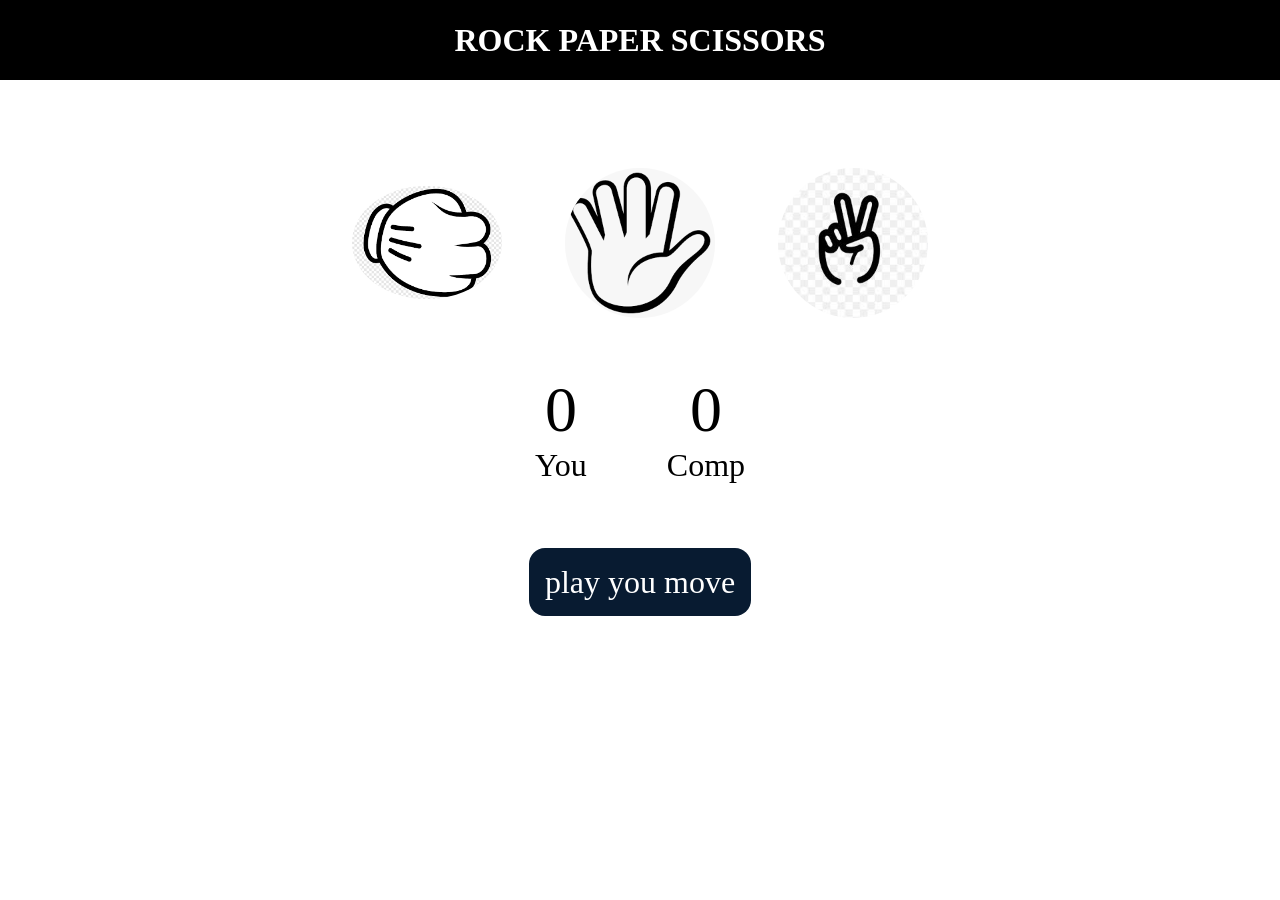
==== StonePaperScissors/sps.html @ 388df1d6 "first commit" ====
<!DOCTYPE html>
<html lang="en">
<head>
    <meta charset="UTF-8">
    <meta name="viewport" content="width=device-width, initial-scale=1.0">
    <title>ROCK PAPER SCISSORS GAME</title>
    <link rel="stylesheet" href="sps.css">
</head>
<body>
    <h1>ROCK PAPER SCISSORS </h1>
    <div class="choices" id="rock">
        <div class="choice">
            <img src="rock.png">

        </div>
         <div class="choice" id="paper">
            <img src="paper.png">

        </div>
         <div class="choice" id="scissors">
            <img src="scissors.jpg">

        </div>
    </div>
    <div class="score-board">
        <div class="score">
            <p id="user-score">0</p>
            <p>You</p>
        </div>
        <div class="score">
            <p id="comp-score">0</p>
            <p>Comp</p>
        </div>
    </div>
    <div class="msg-container">
        <p id="msg">play you move</p>
    </div>
    <script src="sps.js"></script>
</body>
</html>
---- StonePaperScissors/sps.css ----
*{
    margin: 0;
    padding: 0;
    text-align: center;
}
h1{
    background-color: black;
    color: white;
    height: 5rem;
    line-height: 5rem;
}
.choice:hover {
    background-color:black ;
    cursor: pointer;
    opacity: 0.5;
}
.choice {
    height: 165px;
    width: 165px;
    border-radius: 50%;
    display: flex;
    justify-content: center;
    align-items: center;
}
img{
    height: 150;
    width: 150px;
    object-fit: cover;
    border-radius: 50%;

}
.choices {
    display: flex;
    justify-content: center;
    align-items: center;
    gap: 3rem;
    margin-top:5rem ;
}
.score-board{
    display: flex;
    justify-content:center ;
    align-items: center;
    font-size: 2rem;
    margin-top: 3rem;
    gap: 5rem;
}
#user-score,#comp-score {
    font-size: 4rem;
}
.msg-container{
    margin-top: 5rem;
}
#msg{
    background-color: #081b31;
    color: #fff;
    font-size: 2rem;
    margin-top: 5rem;
    display: inline;
    padding: 1rem;
    border-radius: 1rem;
}
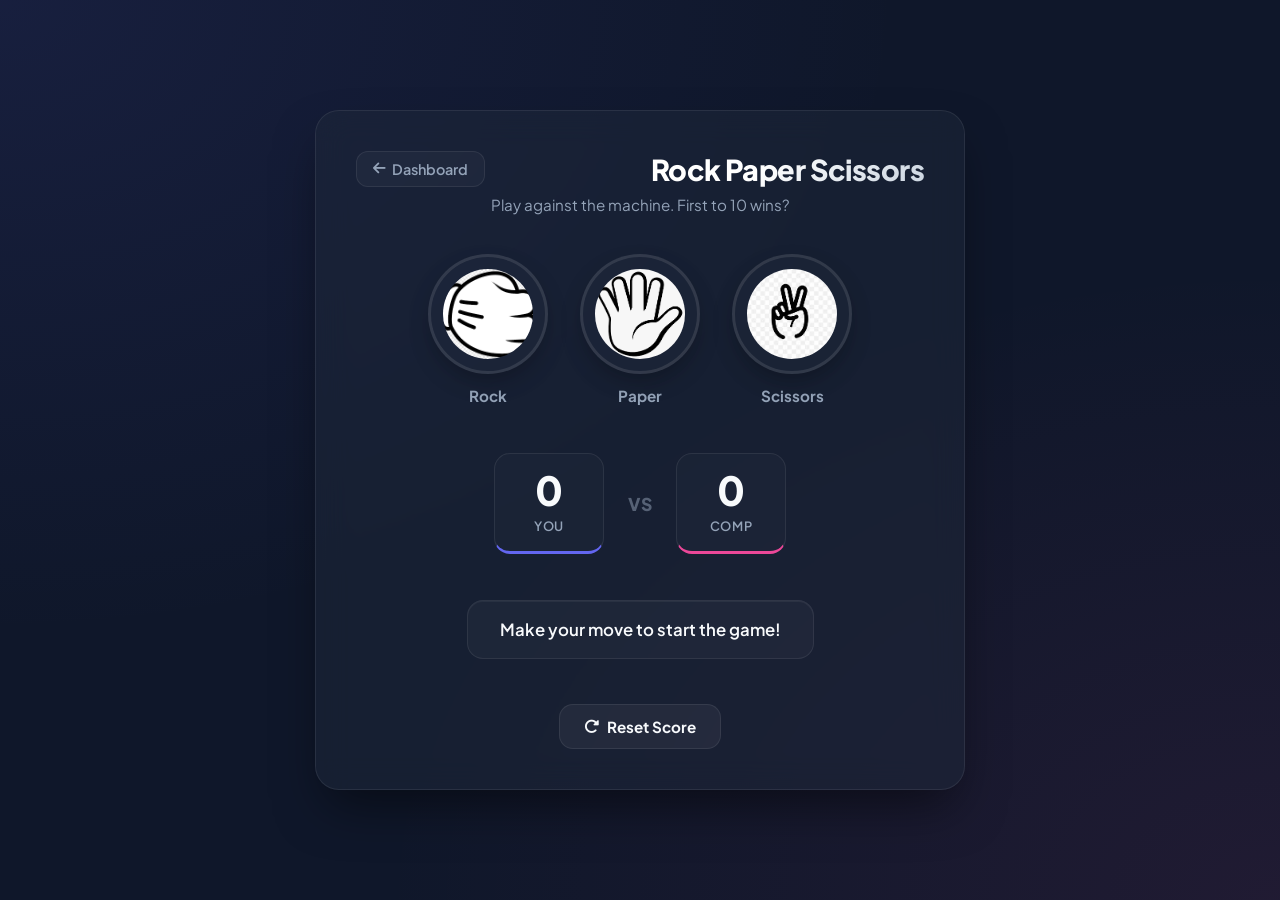
==== commit 19114de7: "feat: redesign all mini-projects, resolve bugs, and add landing page dashboard" ====
--- a/StonePaperScissors/sps.html
+++ b/StonePaperScissors/sps.html
@@ -3,38 +3,70 @@
 <head>
     <meta charset="UTF-8">
     <meta name="viewport" content="width=device-width, initial-scale=1.0">
-    <title>ROCK PAPER SCISSORS GAME</title>
+    <title>Rock Paper Scissors Game</title>
+    <!-- Google Fonts -->
+    <link rel="preconnect" href="https://fonts.googleapis.com">
+    <link rel="preconnect" href="https://fonts.gstatic.com" crossorigin>
+    <link href="https://fonts.googleapis.com/css2?family=Plus+Jakarta+Sans:wght@400;500;600;700;800&display=swap" rel="stylesheet">
+    <!-- FontAwesome for icons -->
+    <link rel="stylesheet" href="https://cdnjs.cloudflare.com/ajax/libs/font-awesome/6.4.0/css/all.min.css">
     <link rel="stylesheet" href="sps.css">
 </head>
 <body>
-    <h1>ROCK PAPER SCISSORS </h1>
-    <div class="choices" id="rock">
-        <div class="choice">
-            <img src="rock.png">
+    <div class="game-container">
+        <div class="header-nav">
+            <a href="../index.html" class="back-btn">
+                <i class="fa-solid fa-arrow-left"></i> Dashboard
+            </a>
+            <h1>Rock Paper Scissors</h1>
+        </div>
 
+        <p class="subtitle">Play against the machine. First to 10 wins?</p>
+
+        <div class="choices">
+            <div class="choice" id="rock" title="Choose Rock">
+                <div class="img-wrapper">
+                    <img src="rock.png" alt="Rock">
+                </div>
+                <span>Rock</span>
+            </div>
+            <div class="choice" id="paper" title="Choose Paper">
+                <div class="img-wrapper">
+                    <img src="paper.png" alt="Paper">
+                </div>
+                <span>Paper</span>
+            </div>
+            <div class="choice" id="scissors" title="Choose Scissors">
+                <div class="img-wrapper">
+                    <img src="scissors.jpg" alt="Scissors">
+                </div>
+                <span>Scissors</span>
+            </div>
         </div>
-         <div class="choice" id="paper">
-            <img src="paper.png">
 
+        <div class="score-board">
+            <div class="score user-card">
+                <p id="user-score">0</p>
+                <span>You</span>
+            </div>
+            <div class="versus">VS</div>
+            <div class="score comp-card">
+                <p id="comp-score">0</p>
+                <span>Comp</span>
+            </div>
         </div>
-         <div class="choice" id="scissors">
-            <img src="scissors.jpg">
 
+        <div class="msg-container">
+            <p id="msg">Make your move to start the game!</p>
+        </div>
+
+        <div class="control-panel">
+            <button id="reset-btn" class="btn reset-btn">
+                <i class="fa-solid fa-rotate-right"></i> Reset Score
+            </button>
         </div>
     </div>
-    <div class="score-board">
-        <div class="score">
-            <p id="user-score">0</p>
-            <p>You</p>
-        </div>
-        <div class="score">
-            <p id="comp-score">0</p>
-            <p>Comp</p>
-        </div>
-    </div>
-    <div class="msg-container">
-        <p id="msg">play you move</p>
-    </div>
+
     <script src="sps.js"></script>
 </body>
 </html>
--- a/StonePaperScissors/sps.css
+++ b/StonePaperScissors/sps.css
@@ -1,61 +1,352 @@
-*{
+:root {
+    --bg-dark: #0f172a;
+    --card-bg: rgba(30, 41, 59, 0.5);
+    --border-color: rgba(255, 255, 255, 0.08);
+    --text-white: #f8fafc;
+    --text-slate: #94a3b8;
+    --primary-color: #6366f1;
+    --primary-hover: #4f46e5;
+    
+    --rock-color: #f59e0b;
+    --paper-color: #10b981;
+    --scissors-color: #ec4899;
+    
+    --font-family: 'Plus Jakarta Sans', sans-serif;
+}
+
+* {
     margin: 0;
     padding: 0;
+    box-sizing: border-box;
+    font-family: var(--font-family);
+}
+
+body {
+    background-color: var(--bg-dark);
+    background-image: 
+        radial-gradient(at 0% 0%, rgba(99, 102, 241, 0.1) 0px, transparent 50%),
+        radial-gradient(at 100% 100%, rgba(236, 72, 153, 0.08) 0px, transparent 50%);
+    color: var(--text-white);
+    min-height: 100vh;
+    display: flex;
+    justify-content: center;
+    align-items: center;
+    padding: 1.5rem;
+}
+
+.game-container {
+    background: var(--card-bg);
+    border: 1px solid var(--border-color);
+    backdrop-filter: blur(16px);
+    -webkit-backdrop-filter: blur(16px);
+    border-radius: 24px;
+    width: 100%;
+    max-width: 650px;
+    padding: 2.5rem;
+    box-shadow: 0 25px 50px -12px rgba(0, 0, 0, 0.5);
     text-align: center;
 }
-h1{
-    background-color: black;
-    color: white;
-    height: 5rem;
-    line-height: 5rem;
-}
-.choice:hover {
-    background-color:black ;
+
+.header-nav {
+    display: flex;
+    align-items: center;
+    justify-content: space-between;
+    margin-bottom: 0.5rem;
+    position: relative;
+}
+
+.back-btn {
+    text-decoration: none;
+    color: var(--text-slate);
+    font-size: 0.9rem;
+    font-weight: 600;
+    display: flex;
+    align-items: center;
+    gap: 0.4rem;
+    padding: 0.5rem 1rem;
+    border-radius: 12px;
+    background: rgba(255, 255, 255, 0.03);
+    border: 1px solid var(--border-color);
+    transition: all 0.2s ease;
+}
+
+.back-btn:hover {
+    color: var(--text-white);
+    background: rgba(255, 255, 255, 0.08);
+    transform: translateX(-3px);
+}
+
+h1 {
+    font-size: 1.8rem;
+    font-weight: 800;
+    letter-spacing: -0.02em;
+    background: linear-gradient(135deg, #ffffff 40%, #cbd5e1 100%);
+    -webkit-background-clip: text;
+    -webkit-text-fill-color: transparent;
+}
+
+.subtitle {
+    color: var(--text-slate);
+    font-size: 0.95rem;
+    margin-bottom: 2.5rem;
+}
+
+/* Choices styling */
+.choices {
+    display: flex;
+    justify-content: center;
+    align-items: center;
+    gap: 2rem;
+    margin-bottom: 3rem;
+}
+
+.choice {
+    display: flex;
+    flex-direction: column;
+    align-items: center;
+    gap: 0.8rem;
     cursor: pointer;
-    opacity: 0.5;
-}
-.choice {
-    height: 165px;
-    width: 165px;
+    transition: transform 0.2s cubic-bezier(0.16, 1, 0.3, 1);
+}
+
+.img-wrapper {
+    height: 120px;
+    width: 120px;
     border-radius: 50%;
-    display: flex;
-    justify-content: center;
-    align-items: center;
-}
-img{
-    height: 150;
-    width: 150px;
+    background: rgba(255, 255, 255, 0.02);
+    border: 3px solid rgba(255, 255, 255, 0.1);
+    display: flex;
+    justify-content: center;
+    align-items: center;
+    overflow: hidden;
+    position: relative;
+    box-shadow: 0 10px 25px -5px rgba(0, 0, 0, 0.3);
+    transition: all 0.3s cubic-bezier(0.16, 1, 0.3, 1);
+}
+
+.choice img {
+    height: 90px;
+    width: 90px;
     object-fit: cover;
     border-radius: 50%;
-
-}
-.choices {
-    display: flex;
-    justify-content: center;
-    align-items: center;
-    gap: 3rem;
-    margin-top:5rem ;
-}
-.score-board{
-    display: flex;
-    justify-content:center ;
-    align-items: center;
-    font-size: 2rem;
-    margin-top: 3rem;
-    gap: 5rem;
-}
-#user-score,#comp-score {
-    font-size: 4rem;
-}
-.msg-container{
-    margin-top: 5rem;
-}
-#msg{
-    background-color: #081b31;
-    color: #fff;
-    font-size: 2rem;
-    margin-top: 5rem;
-    display: inline;
+    transition: transform 0.3s ease;
+}
+
+.choice span {
+    font-size: 0.95rem;
+    font-weight: 700;
+    color: var(--text-slate);
+    transition: color 0.2s ease;
+}
+
+/* Individual Choice Hover/Active states */
+#rock:hover .img-wrapper {
+    border-color: var(--rock-color);
+    box-shadow: 0 0 25px rgba(245, 158, 11, 0.35);
+}
+#rock:hover span { color: var(--rock-color); }
+
+#paper:hover .img-wrapper {
+    border-color: var(--paper-color);
+    box-shadow: 0 0 25px rgba(16, 185, 129, 0.35);
+}
+#paper:hover span { color: var(--paper-color); }
+
+#scissors:hover .img-wrapper {
+    border-color: var(--scissors-color);
+    box-shadow: 0 0 25px rgba(236, 72, 153, 0.35);
+}
+#scissors:hover span { color: var(--scissors-color); }
+
+.choice:hover {
+    transform: translateY(-5px) scale(1.05);
+}
+.choice:hover img {
+    transform: scale(1.1);
+}
+
+.choice:active {
+    transform: translateY(-2px) scale(0.98);
+}
+
+/* Score Board */
+.score-board {
+    display: flex;
+    justify-content: center;
+    align-items: center;
+    gap: 1.5rem;
+    margin-bottom: 2.5rem;
+}
+
+.score {
+    background: rgba(255, 255, 255, 0.02);
+    border: 1px solid var(--border-color);
+    border-radius: 16px;
     padding: 1rem;
-    border-radius: 1rem;
+    min-width: 110px;
+    transition: all 0.3s ease;
+}
+
+.user-card {
+    border-bottom: 3px solid var(--primary-color);
+}
+
+.comp-card {
+    border-bottom: 3px solid var(--scissors-color);
+}
+
+.score p {
+    font-size: 2.5rem;
+    font-weight: 800;
+    line-height: 1;
+    margin-bottom: 0.25rem;
+}
+
+.score span {
+    font-size: 0.8rem;
+    font-weight: 600;
+    text-transform: uppercase;
+    letter-spacing: 0.05em;
+    color: var(--text-slate);
+}
+
+.versus {
+    font-size: 1.1rem;
+    font-weight: 800;
+    color: var(--text-slate);
+    opacity: 0.5;
+}
+
+/* Message Container */
+.msg-container {
+    margin-bottom: 2.5rem;
+    min-height: 70px;
+    display: flex;
+    align-items: center;
+    justify-content: center;
+}
+
+#msg {
+    background-color: rgba(255, 255, 255, 0.03);
+    border: 1px solid var(--border-color);
+    color: var(--text-white);
+    font-size: 1.05rem;
+    font-weight: 600;
+    padding: 1rem 2rem;
+    border-radius: 16px;
+    display: inline-block;
+    transition: all 0.3s cubic-bezier(0.16, 1, 0.3, 1);
+    box-shadow: inset 0 1px 0 rgba(255, 255, 255, 0.05);
+    line-height: 1.5;
+}
+
+/* Control Panel Buttons */
+.control-panel {
+    display: flex;
+    justify-content: center;
+    gap: 1rem;
+}
+
+.btn {
+    border: none;
+    outline: none;
+    padding: 0.75rem 1.5rem;
+    border-radius: 14px;
+    font-size: 0.95rem;
+    font-weight: 700;
+    cursor: pointer;
+    display: flex;
+    align-items: center;
+    gap: 0.5rem;
+    transition: all 0.2s ease;
+}
+
+.reset-btn {
+    background: rgba(255, 255, 255, 0.05);
+    border: 1px solid var(--border-color);
+    color: var(--text-white);
+}
+
+.reset-btn:hover {
+    background: rgba(255, 255, 255, 0.1);
+    border-color: rgba(255, 255, 255, 0.2);
+    transform: translateY(-1px);
+}
+
+.reset-btn:active {
+    transform: translateY(1px);
+}
+
+/* Pulse keyframes for wins/losses */
+@keyframes winPulse {
+    0% { transform: scale(1); box-shadow: 0 0 0 0 rgba(16, 185, 129, 0.4); }
+    70% { transform: scale(1.02); box-shadow: 0 0 0 10px rgba(16, 185, 129, 0); }
+    100% { transform: scale(1); box-shadow: 0 0 0 0 rgba(16, 185, 129, 0); }
+}
+
+@keyframes losePulse {
+    0% { transform: scale(1); box-shadow: 0 0 0 0 rgba(239, 68, 68, 0.4); }
+    70% { transform: scale(1.02); box-shadow: 0 0 0 10px rgba(239, 68, 68, 0); }
+    100% { transform: scale(1); box-shadow: 0 0 0 0 rgba(239, 68, 68, 0); }
+}
+
+.win-anim {
+    animation: winPulse 0.6s ease-out;
+}
+
+.lose-anim {
+    animation: losePulse 0.6s ease-out;
+}
+
+/* Responsiveness */
+@media (max-width: 600px) {
+    .game-container {
+        padding: 1.5rem;
+    }
+    
+    .header-nav {
+        flex-direction: column-reverse;
+        gap: 1rem;
+        align-items: center;
+    }
+    
+    .back-btn {
+        width: 100%;
+        justify-content: center;
+    }
+
+    h1 {
+        font-size: 1.5rem;
+    }
+
+    .choices {
+        gap: 1rem;
+    }
+
+    .img-wrapper {
+        height: 90px;
+        width: 90px;
+    }
+
+    .choice img {
+        height: 70px;
+        width: 70px;
+    }
+
+    .choice span {
+        font-size: 0.85rem;
+    }
+
+    .score-board {
+        gap: 1rem;
+    }
+
+    .score {
+        min-width: 90px;
+        padding: 0.75rem;
+    }
+
+    .score p {
+        font-size: 2rem;
+    }
 }
